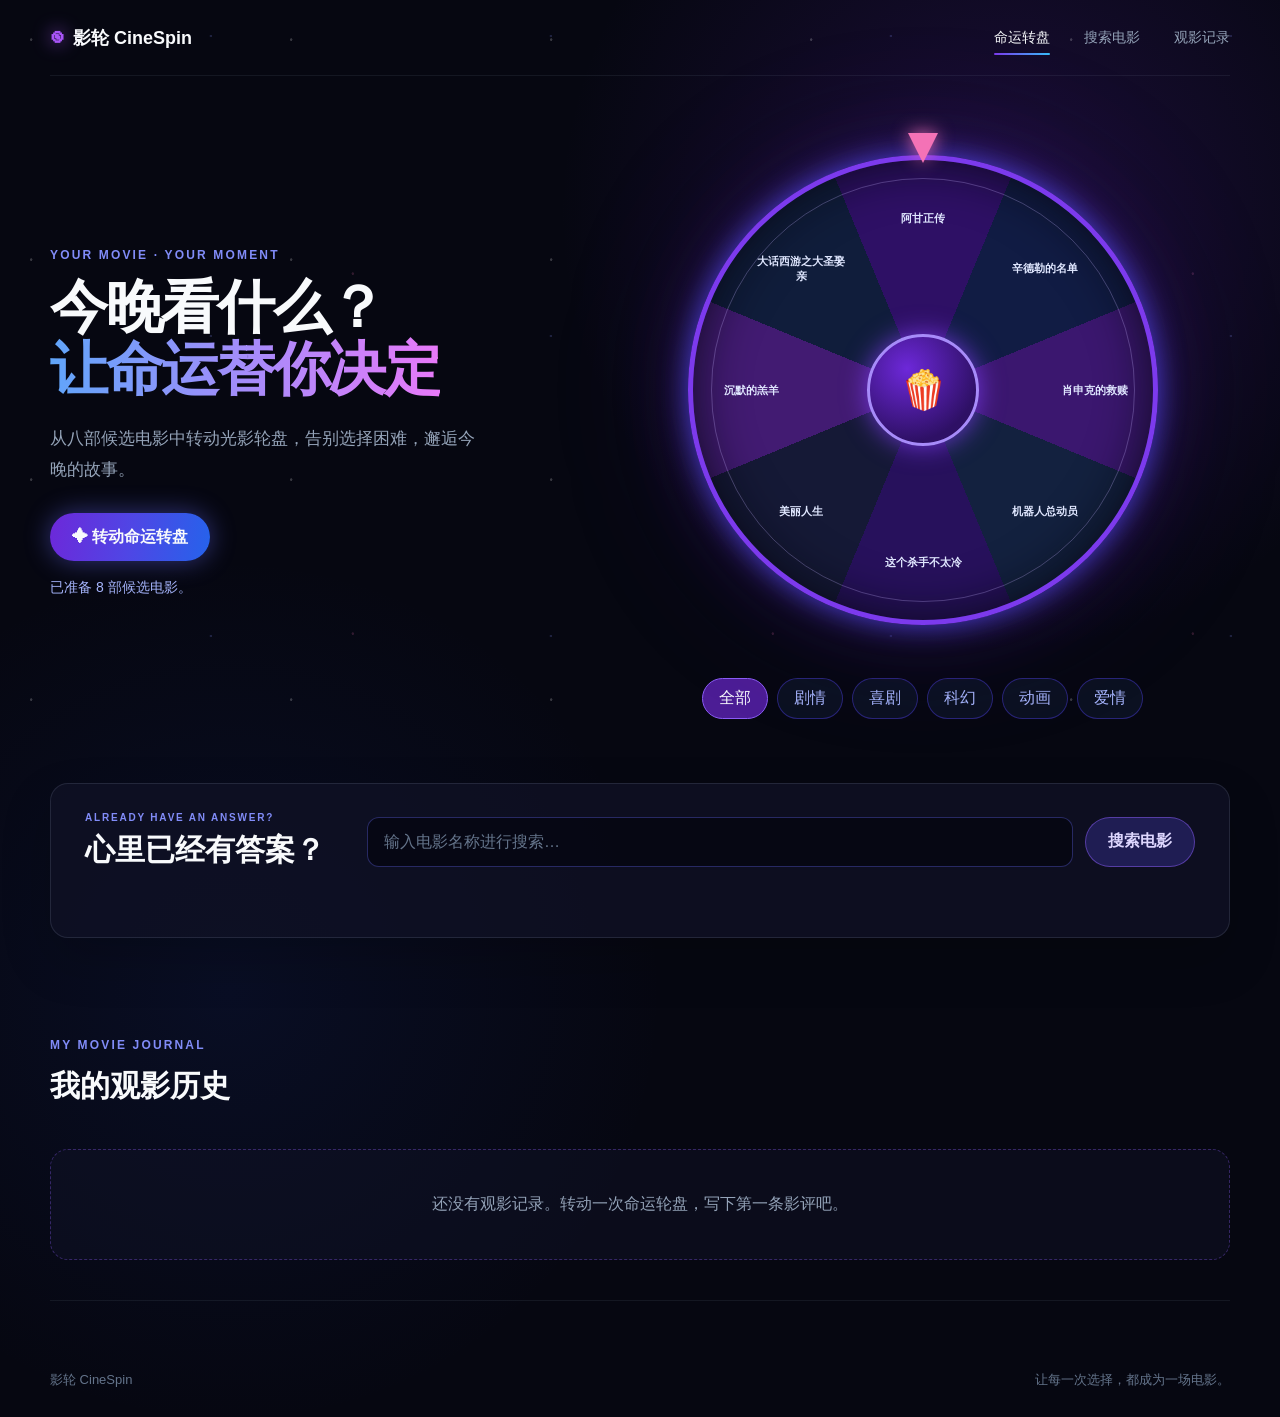
==== styles/neon-wheel/index.html @ ace916e5 "feat: add neon wheel movie picker" ====
<!DOCTYPE html>
<html lang="zh-CN">
<head>
  <meta charset="UTF-8">
  <meta name="viewport" content="width=device-width, initial-scale=1.0">
  <meta name="description" content="影轮 CineSpin——用霓虹电影转盘决定今晚看什么。">
  <title>影轮 CineSpin｜今晚看什么？</title>
  <link rel="stylesheet" href="./wheel.css">
</head>
<body>
  <a class="skip-link" href="#wheelSection">跳到命运转盘</a>

  <header class="site-header">
    <a class="brand" href="#wheelSection" aria-label="影轮 CineSpin 首页">
      <span class="brand__mark" aria-hidden="true">◉</span>
      <span>影轮 <b>CineSpin</b></span>
    </a>
    <nav class="site-nav" aria-label="页面导航">
      <a class="is-active" href="#wheelSection">命运转盘</a>
      <a href="#searchSection">搜索电影</a>
      <a href="#historySection">观影记录</a>
    </nav>
  </header>

  <main>
    <section class="hero" id="wheelSection" aria-labelledby="heroTitle">
      <div class="hero__copy">
        <p class="eyebrow">YOUR MOVIE · YOUR MOMENT</p>
        <h1 id="heroTitle">今晚看什么？<br><span>让命运替你决定</span></h1>
        <p class="hero__description">从八部候选电影中转动光影轮盘，告别选择困难，邂逅今晚的故事。</p>
        <button class="button button--primary" id="spinButton" type="button">
          <span aria-hidden="true">✦</span> 转动命运转盘
        </button>
        <p class="wheel-status" id="wheelStatus" role="status">正在准备今晚的候选电影…</p>
      </div>

      <div class="wheel-panel" aria-label="电影候选转盘">
        <div class="wheel-stage">
          <div class="wheel-pointer" aria-hidden="true"></div>
          <div class="wheel" id="wheel" role="img" aria-label="电影候选转盘">
            <div class="wheel-labels" id="wheelLabels"></div>
            <div class="wheel-center" aria-hidden="true">🍿</div>
          </div>
          <div class="particles" id="particles" aria-hidden="true"></div>
        </div>

        <div class="genre-filters" id="genreFilters" aria-label="按电影类型筛选">
          <button class="genre-chip is-active" type="button" data-genre="全部" aria-pressed="true">全部</button>
          <button class="genre-chip" type="button" data-genre="剧情" aria-pressed="false">剧情</button>
          <button class="genre-chip" type="button" data-genre="喜剧" aria-pressed="false">喜剧</button>
          <button class="genre-chip" type="button" data-genre="科幻" aria-pressed="false">科幻</button>
          <button class="genre-chip" type="button" data-genre="动画" aria-pressed="false">动画</button>
          <button class="genre-chip" type="button" data-genre="爱情" aria-pressed="false">爱情</button>
        </div>
      </div>
    </section>

    <section class="search-section" id="searchSection" aria-labelledby="searchTitle">
      <div>
        <p class="section-kicker">ALREADY HAVE AN ANSWER?</p>
        <h2 id="searchTitle">心里已经有答案？</h2>
      </div>
      <form class="search-form" id="searchForm" novalidate>
        <label class="sr-only" for="searchInput">输入电影名称</label>
        <input id="searchInput" name="movie" type="search" placeholder="输入电影名称进行搜索…" autocomplete="off">
        <button class="button button--secondary" type="submit">搜索电影</button>
      </form>
      <p class="search-message" id="searchMessage" role="status"></p>
    </section>

    <section class="result-section" id="resultSection" aria-labelledby="resultTitle" hidden>
      <div class="section-heading">
        <p class="section-kicker">TONIGHT'S PICK</p>
        <h2 id="resultTitle">命运为你选中了</h2>
      </div>

      <div class="result-grid">
        <article class="movie-card">
          <div class="poster-frame">
            <img id="moviePoster" alt="" loading="lazy">
            <div class="poster-fallback" id="posterFallback" hidden aria-hidden="true">🎬</div>
          </div>
          <div class="movie-copy">
            <p class="movie-rating" id="movieRating"></p>
            <h3 id="movieTitle"></h3>
            <div class="movie-genres" id="movieGenres"></div>
            <p class="movie-summary" id="movieSummary"></p>
          </div>
        </article>

        <aside class="review-card" aria-labelledby="reviewTitle">
          <p class="section-kicker">MY REVIEW</p>
          <h3 id="reviewTitle">记录这次相遇</h3>
          <div class="star-rating" id="starRating" role="radiogroup" aria-label="五星评分">
            <button type="button" data-rating="1" role="radio" aria-checked="false" aria-label="1 星">★</button>
            <button type="button" data-rating="2" role="radio" aria-checked="false" aria-label="2 星">★</button>
            <button type="button" data-rating="3" role="radio" aria-checked="false" aria-label="3 星">★</button>
            <button type="button" data-rating="4" role="radio" aria-checked="false" aria-label="4 星">★</button>
            <button type="button" data-rating="5" role="radio" aria-checked="false" aria-label="5 星">★</button>
          </div>
          <label class="sr-only" for="reviewText">写下观影感受</label>
          <textarea id="reviewText" rows="5" placeholder="写下你的观影感受…"></textarea>
          <button class="button button--primary button--full" id="saveReviewButton" type="button">保存影评</button>
        </aside>
      </div>
    </section>

    <section class="history-section" id="historySection" aria-labelledby="historyTitle">
      <div class="section-heading">
        <p class="section-kicker">MY MOVIE JOURNAL</p>
        <h2 id="historyTitle">我的观影历史</h2>
      </div>
      <div class="history-grid" id="historyList"></div>
    </section>
  </main>

  <footer class="site-footer">
    <span>影轮 CineSpin</span>
    <span>让每一次选择，都成为一场电影。</span>
  </footer>

  <div class="toast" id="toast" role="status" aria-live="polite"></div>
  <div class="sr-only" id="liveRegion" aria-live="polite"></div>

  <script src="../../shared/movie-data.js"></script>
  <script src="../../shared/movie-core.js"></script>
  <script src="../../shared/review-store.js"></script>
  <script src="./wheel.js"></script>
</body>
</html>
---- styles/neon-wheel/wheel.css ----
:root {
  color-scheme: dark;
  --page: #060711;
  --surface: #111226;
  --surface-soft: #0c0d1e;
  --violet: #7c3aed;
  --indigo: #4f46e5;
  --cyan: #38bdf8;
  --pink: #f472b6;
  --yellow: #facc15;
  --text: #f8fafc;
  --muted: #94a3b8;
  --border: rgba(148, 163, 184, 0.16);
  --spin-duration: 4000ms;
  font-family: Inter, -apple-system, BlinkMacSystemFont, "Segoe UI", "PingFang SC", "Microsoft YaHei", sans-serif;
}

* {
  box-sizing: border-box;
}

html {
  scroll-behavior: smooth;
}

body {
  min-width: 1180px;
  min-height: 100vh;
  margin: 0;
  color: var(--text);
  background:
    radial-gradient(circle at 78% 15%, rgba(76, 29, 149, 0.3), transparent 28%),
    radial-gradient(circle at 18% 70%, rgba(30, 64, 175, 0.12), transparent 30%),
    var(--page);
}

body::before {
  position: fixed;
  inset: 0;
  z-index: -1;
  content: "";
  pointer-events: none;
  opacity: 0.4;
  background-image:
    radial-gradient(circle at 12% 18%, rgba(255, 255, 255, 0.5) 0 1px, transparent 1.5px),
    radial-gradient(circle at 62% 12%, rgba(129, 140, 248, 0.5) 0 1px, transparent 1.5px),
    radial-gradient(circle at 84% 76%, rgba(244, 114, 182, 0.45) 0 1px, transparent 1.5px);
  background-size: 260px 220px, 340px 300px, 420px 360px;
}

button,
input,
textarea {
  font: inherit;
}

button,
a {
  -webkit-tap-highlight-color: transparent;
}

button:not(:disabled),
a {
  cursor: pointer;
}

button:disabled {
  cursor: wait;
  opacity: 0.55;
}

[hidden] {
  display: none !important;
}

.sr-only {
  position: absolute;
  width: 1px;
  height: 1px;
  padding: 0;
  margin: -1px;
  overflow: hidden;
  clip: rect(0, 0, 0, 0);
  white-space: nowrap;
  border: 0;
}

.skip-link {
  position: fixed;
  top: 12px;
  left: 12px;
  z-index: 100;
  padding: 10px 14px;
  color: var(--text);
  background: var(--violet);
  border-radius: 8px;
  transform: translateY(-160%);
}

.skip-link:focus {
  transform: translateY(0);
}

:focus-visible {
  outline: 3px solid var(--cyan);
  outline-offset: 4px;
}

.site-header,
.hero,
.search-section,
.result-section,
.history-section,
.site-footer {
  width: min(1180px, calc(100% - 80px));
  margin-inline: auto;
}

.site-header {
  display: flex;
  align-items: center;
  justify-content: space-between;
  height: 76px;
  border-bottom: 1px solid rgba(148, 163, 184, 0.1);
}

.brand {
  display: inline-flex;
  gap: 10px;
  align-items: center;
  color: var(--text);
  font-size: 18px;
  font-weight: 760;
  text-decoration: none;
}

.brand__mark {
  color: #a855f7;
  font-size: 25px;
  filter: drop-shadow(0 0 9px rgba(168, 85, 247, 0.8));
}

.brand b {
  font-weight: 820;
}

.site-nav {
  display: flex;
  gap: 34px;
}

.site-nav a {
  position: relative;
  padding: 10px 0;
  color: var(--muted);
  font-size: 14px;
  text-decoration: none;
}

.site-nav a:hover,
.site-nav a.is-active {
  color: var(--text);
}

.site-nav a.is-active::after {
  position: absolute;
  right: 0;
  bottom: 2px;
  left: 0;
  height: 2px;
  content: "";
  background: linear-gradient(90deg, var(--violet), var(--cyan));
  border-radius: 99px;
}

.hero {
  display: grid;
  grid-template-columns: 0.92fr 1.08fr;
  gap: 42px;
  align-items: center;
  min-height: 650px;
  padding: 54px 0 64px;
}

.eyebrow,
.section-kicker {
  margin: 0 0 14px;
  color: #818cf8;
  font-size: 12px;
  font-weight: 760;
  letter-spacing: 0.18em;
}

.hero h1 {
  max-width: 520px;
  margin: 0;
  font-size: clamp(50px, 4.5vw, 70px);
  line-height: 1.08;
  letter-spacing: -0.04em;
}

.hero h1 span {
  color: transparent;
  background: linear-gradient(90deg, #60a5fa 0%, #a78bfa 52%, #e879f9 100%);
  background-clip: text;
  -webkit-background-clip: text;
}

.hero__description {
  max-width: 430px;
  margin: 24px 0 28px;
  color: var(--muted);
  font-size: 17px;
  line-height: 1.8;
}

.button {
  min-height: 48px;
  padding: 0 22px;
  color: var(--text);
  font-weight: 760;
  border: 0;
  border-radius: 999px;
}

.button--primary {
  background: linear-gradient(100deg, #6d28d9, var(--indigo), #2563eb);
  box-shadow: 0 0 26px rgba(99, 102, 241, 0.48);
}

.button--primary:hover:not(:disabled) {
  transform: translateY(-1px);
  box-shadow: 0 0 34px rgba(99, 102, 241, 0.66);
}

.button--secondary {
  flex: 0 0 auto;
  color: #ddd6fe;
  background: rgba(49, 46, 129, 0.54);
  border: 1px solid rgba(139, 92, 246, 0.5);
}

.button--full {
  width: 100%;
  margin-top: 16px;
}

.wheel-status,
.search-message {
  min-height: 22px;
  margin: 18px 0 0;
  color: #a5b4fc;
  font-size: 14px;
}

.wheel-panel {
  display: grid;
  justify-items: center;
  gap: 28px;
}

.wheel-stage {
  position: relative;
  display: grid;
  place-items: center;
  width: 520px;
  height: 520px;
}

.wheel-stage::before {
  position: absolute;
  width: 430px;
  height: 430px;
  content: "";
  background: rgba(76, 29, 149, 0.35);
  border-radius: 50%;
  filter: blur(70px);
}

.wheel-pointer {
  position: absolute;
  top: 3px;
  left: 50%;
  z-index: 5;
  width: 0;
  height: 0;
  border-right: 15px solid transparent;
  border-left: 15px solid transparent;
  border-top: 30px solid var(--pink);
  filter: drop-shadow(0 0 9px rgba(244, 114, 182, 0.95));
  transform: translateX(-50%);
}

.wheel {
  position: relative;
  width: 470px;
  height: 470px;
  overflow: hidden;
  background: conic-gradient(#2e1065, #111c44);
  border: 5px solid var(--violet);
  border-radius: 50%;
  box-shadow:
    0 0 28px rgba(79, 70, 229, 0.86),
    0 0 70px rgba(76, 29, 149, 0.34),
    inset 0 0 50px rgba(6, 7, 17, 0.85);
  transition: transform var(--spin-duration) cubic-bezier(0.12, 0.72, 0.08, 1);
  will-change: transform;
}

.wheel::after {
  position: absolute;
  inset: 18px;
  content: "";
  pointer-events: none;
  border: 1px solid rgba(196, 181, 253, 0.28);
  border-radius: 50%;
}

.wheel-labels {
  position: absolute;
  inset: 0;
}

.wheel-label {
  position: absolute;
  top: 50%;
  left: 50%;
  z-index: 2;
  display: grid;
  justify-items: center;
  width: 94px;
  color: #e0e7ff;
  font-size: 11px;
  font-weight: 700;
  text-align: center;
  transform-origin: center;
}

.wheel-label img {
  width: 46px;
  height: 65px;
  margin-bottom: 7px;
  object-fit: cover;
  background: #16172e;
  border: 1px solid rgba(255, 255, 255, 0.24);
  border-radius: 6px;
  box-shadow: 0 8px 16px rgba(0, 0, 0, 0.4);
}

.wheel-label span {
  display: -webkit-box;
  max-width: 94px;
  overflow: hidden;
  line-height: 1.35;
  -webkit-box-orient: vertical;
  -webkit-line-clamp: 2;
}

.wheel-label.is-winner img {
  border-color: #f0abfc;
  box-shadow: 0 0 22px rgba(244, 114, 182, 0.95);
}

.wheel-center {
  position: absolute;
  top: 50%;
  left: 50%;
  z-index: 4;
  display: grid;
  place-items: center;
  width: 112px;
  height: 112px;
  font-size: 38px;
  background: radial-gradient(circle at 35% 30%, #6d28d9, #2e1065 72%);
  border: 3px solid #a78bfa;
  border-radius: 50%;
  box-shadow: 0 0 26px rgba(124, 58, 237, 0.86);
  transform: translate(-50%, -50%);
}

.particles {
  position: absolute;
  inset: 0;
  z-index: 8;
  overflow: hidden;
  pointer-events: none;
}

.particle {
  position: absolute;
  width: 7px;
  height: 7px;
  background: var(--pink);
  border-radius: 2px;
  animation: particle-burst 850ms ease-out forwards;
}

@keyframes particle-burst {
  from { opacity: 1; transform: translate(0, 0) rotate(0); }
  to { opacity: 0; transform: translate(var(--x), var(--y)) rotate(180deg); }
}

.genre-filters {
  display: flex;
  gap: 9px;
  justify-content: center;
}

.genre-chip {
  min-width: 66px;
  padding: 9px 15px;
  color: #a5b4fc;
  background: rgba(15, 23, 42, 0.68);
  border: 1px solid rgba(67, 56, 202, 0.52);
  border-radius: 999px;
}

.genre-chip:hover:not(:disabled),
.genre-chip.is-active {
  color: var(--text);
  background: #4c1d95;
  border-color: #8b5cf6;
}

.search-section {
  display: grid;
  grid-template-columns: auto 1fr;
  gap: 16px 42px;
  align-items: center;
  padding: 28px 34px;
  background: rgba(17, 18, 38, 0.76);
  border: 1px solid var(--border);
  border-radius: 18px;
  box-shadow: 0 22px 50px rgba(0, 0, 0, 0.18);
}

.search-section h2,
.section-heading h2 {
  margin: 0;
  font-size: 30px;
}

.search-section .section-kicker {
  margin-bottom: 7px;
  font-size: 10px;
}

.search-form {
  display: flex;
  gap: 12px;
}

.search-form input,
.review-card textarea {
  width: 100%;
  color: var(--text);
  background: rgba(6, 7, 17, 0.78);
  border: 1px solid rgba(99, 102, 241, 0.36);
  border-radius: 12px;
}

.search-form input {
  min-height: 50px;
  padding: 0 16px;
}

.search-form input::placeholder,
.review-card textarea::placeholder {
  color: #64748b;
}

.search-message {
  grid-column: 2;
  margin: 0;
}

.result-section,
.history-section {
  padding: 100px 0 24px;
}

.section-heading {
  margin-bottom: 26px;
}

.result-grid {
  display: grid;
  grid-template-columns: 1.45fr 0.75fr;
  gap: 22px;
}

.movie-card,
.review-card,
.history-card {
  background: rgba(17, 18, 38, 0.82);
  border: 1px solid var(--border);
  border-radius: 20px;
  box-shadow: 0 22px 60px rgba(0, 0, 0, 0.24);
}

.movie-card {
  display: grid;
  grid-template-columns: 210px 1fr;
  gap: 28px;
  padding: 24px;
}

.poster-frame {
  position: relative;
  height: 310px;
  overflow: hidden;
  background: linear-gradient(145deg, #312e81, #111827);
  border-radius: 14px;
}

.poster-frame img,
.poster-fallback {
  width: 100%;
  height: 100%;
}

.poster-frame img {
  display: block;
  object-fit: cover;
}

.poster-fallback {
  display: grid;
  place-items: center;
  font-size: 50px;
  background:
    radial-gradient(circle at 50% 40%, rgba(124, 58, 237, 0.5), transparent 45%),
    #0f1022;
}

.movie-copy {
  align-self: center;
}

.movie-rating {
  margin: 0;
  color: var(--yellow);
  font-size: 15px;
  font-weight: 750;
}

.movie-copy h3,
.review-card h3 {
  margin: 12px 0;
  font-size: 28px;
}

.movie-genres {
  display: flex;
  gap: 8px;
  margin: 18px 0;
}

.movie-genres span {
  padding: 6px 11px;
  color: #ddd6fe;
  font-size: 12px;
  background: rgba(76, 29, 149, 0.6);
  border-radius: 999px;
}

.movie-summary {
  margin: 0;
  color: var(--muted);
  font-size: 15px;
  line-height: 1.85;
}

.review-card {
  padding: 26px;
}

.review-card .section-kicker {
  font-size: 10px;
}

.star-rating {
  display: flex;
  gap: 4px;
  margin: 18px 0;
}

.star-rating button {
  padding: 2px;
  color: #3f425d;
  font-size: 30px;
  background: none;
  border: 0;
}

.star-rating button.is-active {
  color: var(--yellow);
  filter: drop-shadow(0 0 6px rgba(250, 204, 21, 0.42));
}

.review-card textarea {
  min-height: 128px;
  padding: 14px;
  resize: vertical;
}

.history-grid {
  display: grid;
  grid-template-columns: repeat(3, minmax(0, 1fr));
  gap: 16px;
}

.history-card {
  min-height: 176px;
  padding: 20px;
}

.history-card__head {
  display: flex;
  gap: 16px;
  justify-content: space-between;
}

.history-card h3 {
  margin: 0;
  font-size: 17px;
}

.history-stars {
  color: var(--yellow);
  white-space: nowrap;
}

.history-review {
  min-height: 44px;
  color: var(--muted);
  font-size: 14px;
  line-height: 1.6;
}

.history-date {
  color: #64748b;
  font-size: 12px;
}

.history-actions {
  display: flex;
  gap: 14px;
  margin-top: 14px;
}

.history-actions button {
  padding: 0;
  color: #a78bfa;
  background: none;
  border: 0;
}

.history-actions button[data-action="delete"] {
  color: #fb7185;
}

.history-empty {
  grid-column: 1 / -1;
  padding: 44px;
  color: var(--muted);
  text-align: center;
  background: rgba(17, 18, 38, 0.5);
  border: 1px dashed rgba(139, 92, 246, 0.34);
  border-radius: 18px;
}

.site-footer {
  display: flex;
  justify-content: space-between;
  padding: 70px 0 28px;
  color: #64748b;
  font-size: 13px;
  border-top: 1px solid rgba(148, 163, 184, 0.1);
}

.toast {
  position: fixed;
  top: 92px;
  left: 50%;
  z-index: 50;
  min-width: 240px;
  padding: 13px 18px;
  color: #ede9fe;
  text-align: center;
  pointer-events: none;
  visibility: hidden;
  background: #17132f;
  border: 1px solid rgba(168, 85, 247, 0.5);
  border-radius: 12px;
  box-shadow: 0 16px 38px rgba(0, 0, 0, 0.34);
  opacity: 0;
  transform: translate(-50%, -12px);
  transition: 180ms ease;
}

.toast.is-visible {
  visibility: visible;
  opacity: 1;
  transform: translate(-50%, 0);
}

@media (prefers-reduced-motion: reduce) {
  html {
    scroll-behavior: auto;
  }

  *,
  *::before,
  *::after {
    animation-duration: 0.01ms !important;
    animation-iteration-count: 1 !important;
    transition-duration: 0.01ms !important;
  }

  .particles {
    display: none;
  }
}
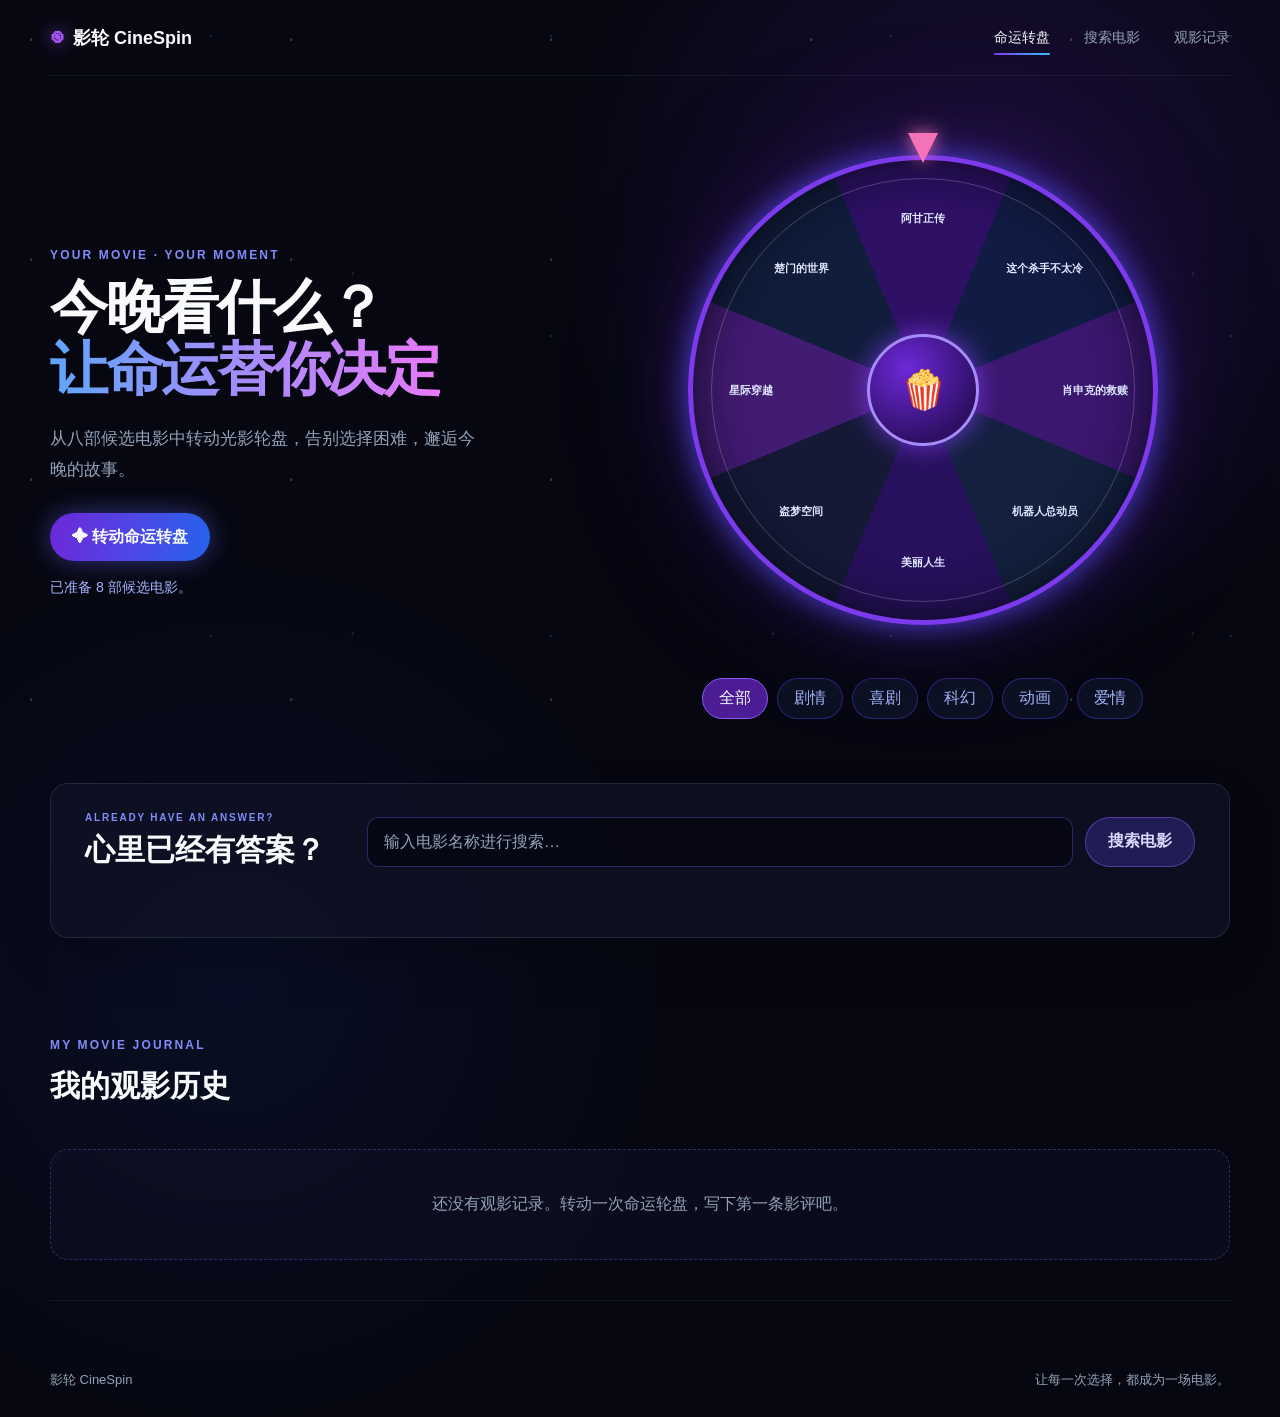
==== commit 9ba088ce: "fix: harden neon wheel reviews and rating" ====
--- a/styles/neon-wheel/index.html
+++ b/styles/neon-wheel/index.html
@@ -98,6 +98,7 @@
             <button type="button" data-rating="4" role="radio" aria-checked="false" aria-label="4 星">★</button>
             <button type="button" data-rating="5" role="radio" aria-checked="false" aria-label="5 星">★</button>
           </div>
+          <button class="clear-rating" id="clearRatingButton" type="button" disabled>清除评分</button>
           <label class="sr-only" for="reviewText">写下观影感受</label>
           <textarea id="reviewText" rows="5" placeholder="写下你的观影感受…"></textarea>
           <button class="button button--primary button--full" id="saveReviewButton" type="button">保存影评</button>
--- a/styles/neon-wheel/wheel.css
+++ b/styles/neon-wheel/wheel.css
@@ -10,6 +10,7 @@
   --yellow: #facc15;
   --text: #f8fafc;
   --muted: #94a3b8;
+  --star-inactive: #7b7f9e;
   --border: rgba(148, 163, 184, 0.16);
   --spin-duration: 4000ms;
   font-family: Inter, -apple-system, BlinkMacSystemFont, "Segoe UI", "PingFang SC", "Microsoft YaHei", sans-serif;
@@ -466,7 +467,7 @@
 
 .search-form input::placeholder,
 .review-card textarea::placeholder {
-  color: #64748b;
+  color: var(--muted);
 }
 
 .search-message {
@@ -587,7 +588,7 @@
 
 .star-rating button {
   padding: 2px;
-  color: #3f425d;
+  color: var(--star-inactive);
   font-size: 30px;
   background: none;
   border: 0;
@@ -596,6 +597,25 @@
 .star-rating button.is-active {
   color: var(--yellow);
   filter: drop-shadow(0 0 6px rgba(250, 204, 21, 0.42));
+}
+
+.clear-rating {
+  padding: 3px 0;
+  margin: -10px 0 18px;
+  color: #c4b5fd;
+  font-size: 12px;
+  background: none;
+  border: 0;
+}
+
+.clear-rating:not(:disabled):hover {
+  color: var(--text);
+}
+
+.clear-rating:disabled {
+  color: var(--star-inactive);
+  cursor: not-allowed;
+  opacity: 1;
 }
 
 .review-card textarea {
@@ -639,7 +659,7 @@
 }
 
 .history-date {
-  color: #64748b;
+  color: var(--muted);
   font-size: 12px;
 }
 
@@ -674,7 +694,7 @@
   display: flex;
   justify-content: space-between;
   padding: 70px 0 28px;
-  color: #64748b;
+  color: var(--muted);
   font-size: 13px;
   border-top: 1px solid rgba(148, 163, 184, 0.1);
 }
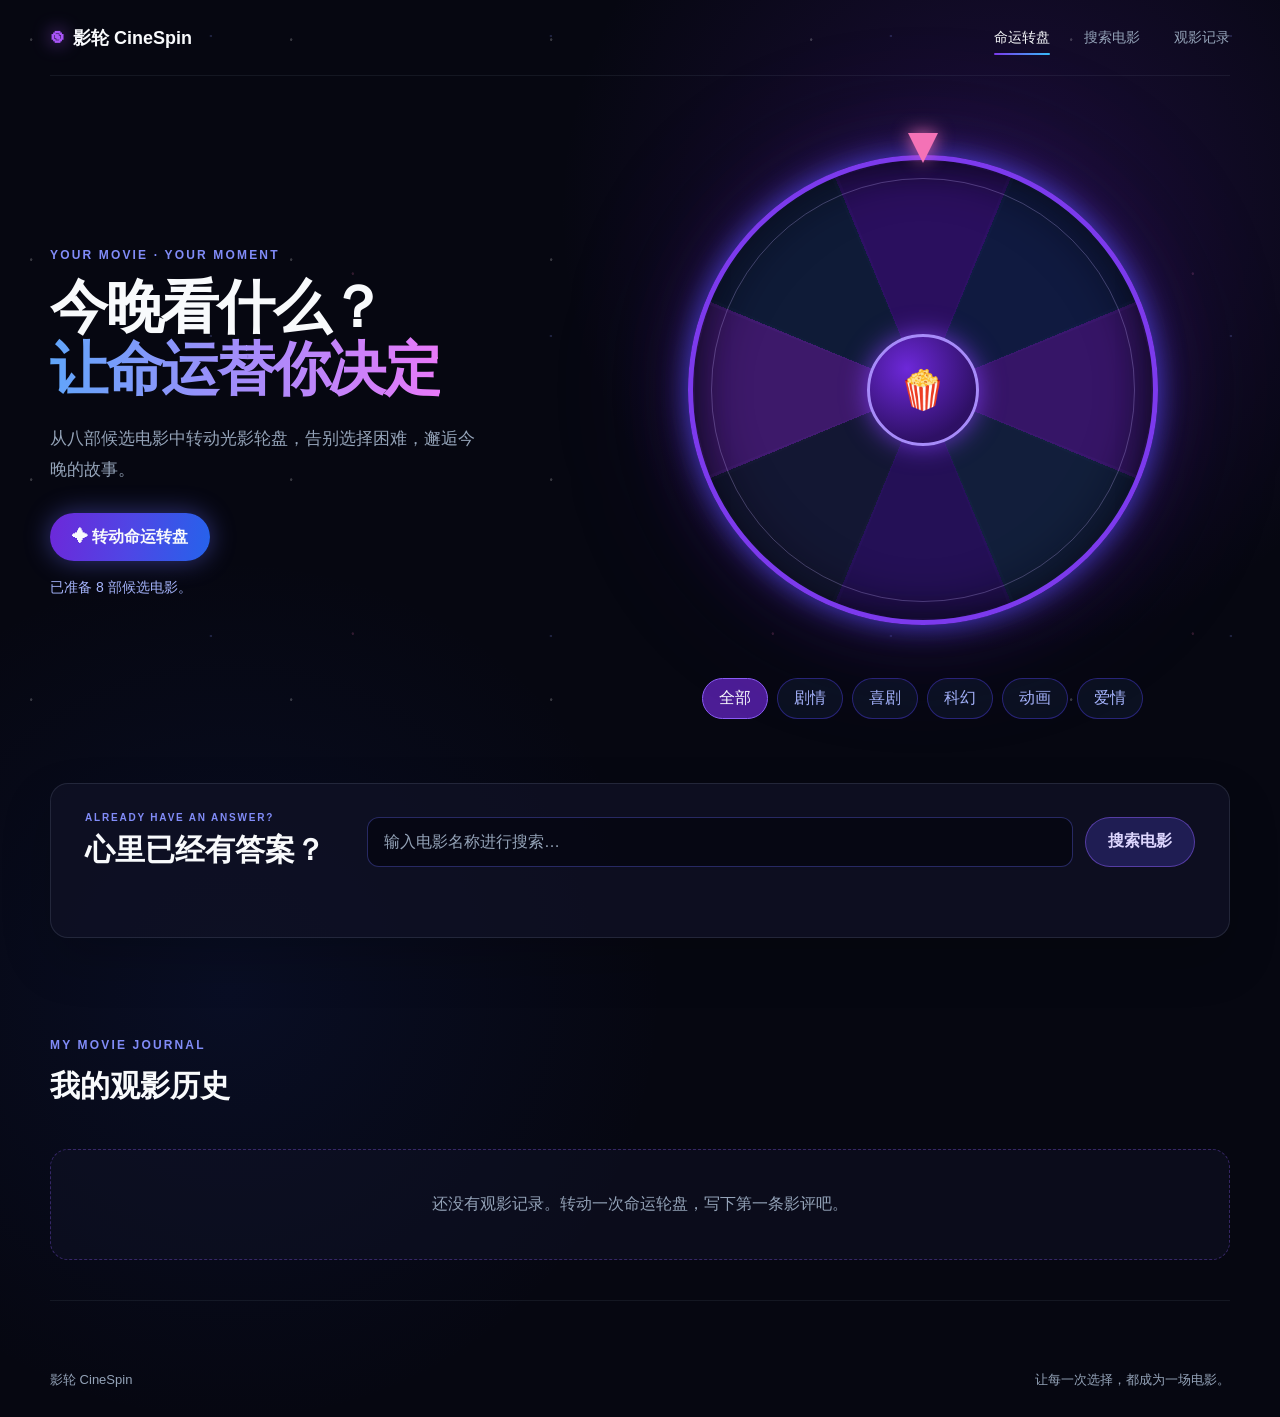
==== commit fa73e273: "feat: fill wheel sectors with movie posters" ====
--- a/styles/neon-wheel/index.html
+++ b/styles/neon-wheel/index.html
@@ -39,8 +39,8 @@
           <div class="wheel-pointer" aria-hidden="true"></div>
           <div class="wheel" id="wheel" role="img" aria-label="电影候选转盘">
             <div class="wheel-labels" id="wheelLabels"></div>
-            <div class="wheel-center" aria-hidden="true">🍿</div>
           </div>
+          <div class="wheel-center" aria-hidden="true">🍿</div>
           <div class="particles" id="particles" aria-hidden="true"></div>
         </div>
 
--- a/styles/neon-wheel/wheel.css
+++ b/styles/neon-wheel/wheel.css
@@ -311,6 +311,7 @@
 .wheel::after {
   position: absolute;
   inset: 18px;
+  z-index: 3;
   content: "";
   pointer-events: none;
   border: 1px solid rgba(196, 181, 253, 0.28);
@@ -324,42 +325,41 @@
 
 .wheel-label {
   position: absolute;
-  top: 50%;
-  left: 50%;
+  inset: 0;
   z-index: 2;
-  display: grid;
-  justify-items: center;
-  width: 94px;
-  color: #e0e7ff;
-  font-size: 11px;
-  font-weight: 700;
-  text-align: center;
+  overflow: hidden;
+  pointer-events: none;
+}
+
+.wheel-label img {
+  position: absolute;
+  width: var(--poster-size);
+  height: var(--poster-size);
+  object-fit: cover;
+  transform: rotate(var(--poster-angle));
   transform-origin: center;
-}
-
-.wheel-label img {
-  width: 46px;
-  height: 65px;
-  margin-bottom: 7px;
-  object-fit: cover;
-  background: #16172e;
-  border: 1px solid rgba(255, 255, 255, 0.24);
-  border-radius: 6px;
-  box-shadow: 0 8px 16px rgba(0, 0, 0, 0.4);
-}
-
-.wheel-label span {
-  display: -webkit-box;
-  max-width: 94px;
-  overflow: hidden;
-  line-height: 1.35;
-  -webkit-box-orient: vertical;
-  -webkit-line-clamp: 2;
+  filter: brightness(0.74) saturate(0.88);
+  transition: filter 180ms ease;
+}
+
+.wheel-label::after {
+  position: absolute;
+  inset: 0;
+  content: "";
+  background: rgba(6, 7, 17, 0.08);
+  box-shadow: inset 0 0 34px rgba(6, 7, 17, 0.48);
+  transition: 180ms ease;
 }
 
 .wheel-label.is-winner img {
-  border-color: #f0abfc;
-  box-shadow: 0 0 22px rgba(244, 114, 182, 0.95);
+  filter: brightness(1.12) saturate(1.16);
+}
+
+.wheel-label.is-winner::after {
+  background: rgba(244, 114, 182, 0.08);
+  box-shadow:
+    inset 0 0 34px rgba(244, 114, 182, 0.42),
+    inset 0 0 0 2px rgba(240, 171, 252, 0.8);
 }
 
 .wheel-center {
